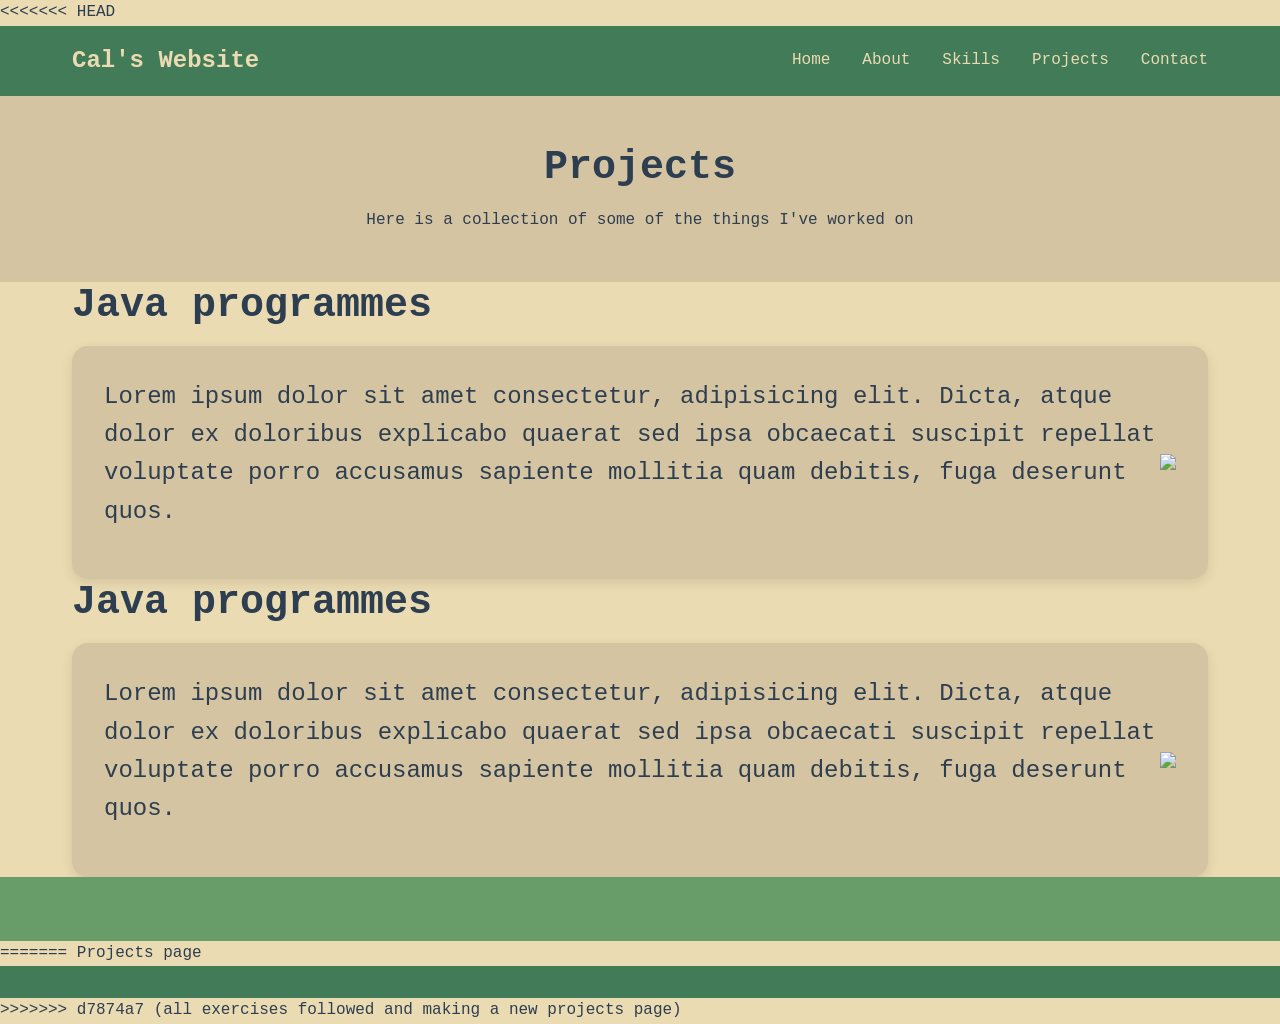
==== projects.html @ 36908b30 "all exercises followed and making a new projects page" ====
<!DOCTYPE html>
<html lang="en">
    <head>
        <meta charset="UTF-8">

        <meta name="viewport" content="width=device-width, initial-scale=1.0">

        <meta name="description" content="Things im working on or that im interested in.">
        
<<<<<<< HEAD
        <title>Projects page</title>

        <link rel="stylesheet" href="styles.css">

        <link rel="icon" type="image/x-icon" href="images/favicon.png">
        
    </head>

    <body>
        <a href="#main" class="skip-link">Skip to main content</a>
        <header>
            <div class="container header-content">
                <a href="index.html" class="logo">Cal's Website</a>
                <nav class="main-nav" aria-label="Main">
                    <ul>
                        <li><a href="index.html">Home</a></li>
                        <li><a href="about.html">About</a></li>
                        <li><a href="index.html#skills">Skills</a></li>
                        <li><a href="about.html">Projects</a></li>
                        <li><a href="index.html#contact">Contact</a></li>
                    </ul>
                </nav>
            </div>
        </header>

        <main>
            <section class="section page-header">
                <div class="container">
                    <h1>Projects</h1>
                    <p>Here is a collection of some of the things I've worked on</p>
                </div>
            </section>

            <section class="container about-preview spacer">
                <h1>Java programmes</h1>
                <div class="card header-content">
                    <p>Lorem ipsum dolor sit amet consectetur, adipisicing elit. Dicta, atque dolor ex doloribus explicabo quaerat sed ipsa obcaecati suscipit repellat voluptate porro accusamus sapiente mollitia quam debitis, fuga deserunt quos.</p>
                    <img src="images/Java-Icon.png">
                </div>
            </section>
            
            <section class="container about-preview spacer">
                <h1>Java programmes</h1>
                <div class="card header-content">
                    <p>Lorem ipsum dolor sit amet consectetur, adipisicing elit. Dicta, atque dolor ex doloribus explicabo quaerat sed ipsa obcaecati suscipit repellat voluptate porro accusamus sapiente mollitia quam debitis, fuga deserunt quos.</p>
                    <img src="images/Java-Icon.png">
                </div>
            </section>
            
        
        </main>


        <footer>

        </footer>
    </body>




=======
        <head>Projects page</head>

        <link rel="stylesheet" href="styles.css">

        <link rel="icon" type="image/x-icon" href="favicon.png">
        
    </head>

    <header>
        <div>
            <span>
                
            </span>
        </div>
    </header>
>>>>>>> d7874a7 (all exercises followed and making a new projects page)
</html>
---- styles.css ----
/*
================================================================================
styles.css — The Stylesheet
================================================================================

This file controls how your HTML looks. Both index.html and about.html link
to this same file, which is why they share the same styling.

The file is organized into sections. Use the table of contents below to find
specific areas, or just scroll through to explore.

Table of Contents:
1. CSS Variables
2. Reset & Base Styles
3. Typography
4. Layout & Container
5. Header & Navigation
6. Hero Section
7. Sections & Cards
8. Buttons
9. About Page
10. Footer
11. Images
12. Utilities
13. Responsive Styles (Media Queries)

================================================================================
*/


/*
================================================================================
1. CSS VARIABLES
================================================================================

Variables let you define values once and reuse them throughout. They're defined
with -- prefix and used with var(). Changing a variable here changes it
everywhere it's used.

→ Exercise 13: Try changing these colors and watch what happens
*/

/*testing git push for stylesheet because it didnt work the first time?*/

:root {
    /* Colors */
    --primary-color: #689d6a;
    --secondary-color: #427b58;
    --accent-color: #427b58;
    --text-dark: #2c3e50;
    --text-light: #5f6f73;
    /*
    The accent and light-text colors are chosen so that text stays readable:
    white on the accent color, and light text on the light background, both
    pass the 4.5 to 1 contrast ratio that accessibility guidelines ask for.
    If you change them, a contrast checker will tell you whether they still pass.
    */
    --white: #ebdbb2;
    --light-gray: #d5c4a1;

    /* Spacing - rem units scale with user's font size preferences */
    --spacing-xs: 0.5rem;
    --spacing-sm: 1rem;
    --spacing-md: 2rem;
    --spacing-lg: 3rem;
    --spacing-xl: 4rem;

    /* Typography */
    --font-main: 'Courier New', Tahoma, Geneva, Verdana, sans-serif;

    /* Animation */
    --transition-fast: 0.2s ease;
    --transition-normal: 0.3s ease;

    /* Border radius */
    --radius-sm: 4px;
    --radius-md: 8px;
    --radius-lg: 16px;

    /* Shadows */
    --shadow-sm: 0 2px 4px rgba(0, 0, 0, 0.1);
    --shadow-md: 0 4px 12px rgba(0, 0, 0, 0.1);
    --shadow-lg: 0 8px 25px rgba(0, 0, 0, 0.15);
}


/*
================================================================================
2. RESET & BASE STYLES
================================================================================

Browsers have default styles that vary. These rules create a consistent
starting point.
*/

* {
    margin: 0;
    padding: 0;
    box-sizing: border-box;
    /*
    box-sizing: border-box makes width include padding and border.
    Without this, a 200px wide element with 20px padding would actually
    be 240px wide. With border-box, it stays 200px and the content shrinks.
    */
}

html {
    scroll-behavior: smooth;
    /*
    Makes anchor links (#section) scroll smoothly instead of jumping.
    → Exercise 12: Click a navigation link to see this in action
    */
}

body {
    font-family: var(--font-main);
    line-height: 1.6;
    color: var(--text-dark);
    background-color: var(--white);
    min-height: 100vh;
    display: flex;
    flex-direction: column;
    /*
    Flexbox on body with column direction helps position the footer.
    → Exercise 21: See how margin-top: auto on footer uses this
    */
}


/*
================================================================================
3. TYPOGRAPHY
================================================================================
*/

h1, h2, h3, h4, h5, h6 {
    font-weight: 700;
    line-height: 1.2;
    margin-bottom: var(--spacing-sm);
}

h1 { font-size: 2.5rem; }
h2 { font-size: 2rem; }
h3 { font-size: 1.5rem; }

p {
    margin-bottom: var(--spacing-sm);
}

p:last-child {
    margin-bottom: 0;
    /* Removes bottom margin from the last paragraph in a container */
}

strong { font-weight: 700; }
em { font-style: italic; }

a {
    color: var(--accent-color);
    text-decoration: none;
    transition: color var(--transition-fast);
}

a:hover {
    color: var(--primary-color);
    text-decoration: underline;
}

a:focus {
    outline: 2px solid var(--accent-color);
    outline-offset: 2px;
    /*
    Focus styles are essential for keyboard navigation.
    → Exercise 23: Press Tab to move through links and see this outline
    */
}

/*
The skip link is the first link on every page. It is hidden until a keyboard
user presses Tab, then it appears at the top left. Following it jumps past
the navigation to the main content. Screen readers still announce it while it
is hidden, because clip hides it visually without removing it from the page.
→ Exercise 23: Press Tab once on a freshly loaded page to see it
*/
.skip-link {
    position: absolute;
    left: 0;
    top: 0;
    width: 1px;
    height: 1px;
    overflow: hidden;
    clip: rect(0 0 0 0);
    white-space: nowrap;
}

.skip-link:focus {
    width: auto;
    height: auto;
    clip: auto;
    padding: var(--spacing-xs) var(--spacing-sm);
    background-color: var(--white);
    color: var(--primary-color);
    outline: 2px solid var(--accent-color);
    z-index: 1000;
}


/*
================================================================================
4. LAYOUT & CONTAINER
================================================================================
*/

.container {
    width: 100%;
    max-width: 1200px;
    margin: 0 auto;
    padding: 0 var(--spacing-md);
    /*
    max-width prevents content from stretching too wide on large screens.
    margin: 0 auto centers the container (auto left/right margins split
    available space evenly).
    
    → Exercise 19: Try changing max-width or removing margin: 0 auto
    */
}


/*
================================================================================
5. HEADER & NAVIGATION
================================================================================

→ Exercise 20: Explore position: sticky here
*/

header {
    background-color: var(--accent-color);
    color: var(--white);
    padding: var(--spacing-sm) 0;
    position: sticky;
    top: 0;
    z-index: 100;
    /*
    position: sticky + top: 0 makes the header stick to the top when you scroll.
    z-index ensures it appears above other content.
    
    Try changing sticky to fixed or relative and scroll your page.
    */
}

.header-content {
    display: flex;
    justify-content: space-between;
    align-items: center;
    /*
    Flexbox places logo on left, nav on right.
    justify-content: space-between pushes them to opposite ends.
    */
}

.logo {
    font-size: 1.5rem;
    font-weight: 700;
    color: var(--white);
    text-decoration: none;
}

.logo:hover {
    color: var(--light-gray);
    text-decoration: none;
}

.main-nav ul {
    display: flex;
    list-style: none;
    gap: var(--spacing-md);
    /* gap creates space between flex items */
}

.main-nav a {
    color: var(--white);
    text-decoration: none;
    padding: var(--spacing-xs) 0;
}

.main-nav a:hover,
.main-nav a.active {
    text-decoration: underline;
    text-underline-offset: 4px;
}

.main-nav a:focus {
    outline: 2px solid var(--white);
    outline-offset: 2px;
}


/*
================================================================================
6. HERO SECTION
================================================================================

→ Exercise 14: Try changing the background to a gradient
→ Exercise 17: Experiment with text-align
*/

.hero {
    background: linear-gradient(135deg, var(--primary-color), var(--accent-color));
   
    color: var(--white);
    text-align: center;
    padding: var(--spacing-xl) 0;
}

.hero h1 {
    margin-bottom: var(--spacing-md);
}

.hero-text {
    font-size: 1.25rem;
    max-width: 600px;
    margin: 0 auto var(--spacing-md);
    opacity: 0.9;
}


/*
================================================================================
7. SECTIONS & CARDS
================================================================================

→ Exercise 15: Explore padding here
→ Exercise 16: Experiment with border-radius and borders
→ Exercise 18: Try adding section-specific styles
→ Exercise 22: Add hover effects
*/

.section {
    padding: var(--spacing-xl) 0;
}

.page-header {
    background-color: var(--light-gray);
    text-align: center;
    padding: var(--spacing-lg) 0;
}

.page-subtitle {
    color: var(--text-light);
    font-size: 1.125rem;
}

.card {
    font-size: 1.5rem;
    background-color: var(--light-gray);
    padding: var(--spacing-md);
    border-radius: var(--radius-lg);
    box-shadow: var(--shadow-md);
    transition: transform var(--transition-fast), box-shadow var(--transition-fast);
    /*
    The transition property here makes hover animations smooth.
    → Exercise 22: Add the .card:hover rule below
    */
}

/* → Exercise 22: Uncomment to add hover effects*/
.card:hover {
    transform: translateY(-5px);
    box-shadow: var(--shadow-lg);
}


/* → Exercise 18: Uncomment to style the skills section differently */
.skills-section {
    background-color: var(--light-gray);
}
/*
.skills-section .card {
    border-left: 4px solid var(--accent-color);
}
*/

/* Contact section styling (for Exercise 11) */
.contact-section {
    background-color: var(--primary-color);
    color: var(--white);
    text-align: center;
}

.contact-section h2 {
    color: var(--white);
}

.contact-section .btn {
    background-color: var(--white);
    color: var(--primary-color);
    border-color: var(--white);
}

.contact-section .btn:hover {
    background-color: var(--light-gray);
    border-color: var(--light-gray);
}


/*
================================================================================
8. BUTTONS
================================================================================
*/

.btn {
    display: inline-block;
    padding: var(--spacing-sm) var(--spacing-md);
    background-color: transparent;
    color: var(--accent-color);
    border: 2px solid var(--accent-color);
    border-radius: var(--radius-md);
    text-decoration: none;
    font-weight: 600;
    cursor: pointer;
    transition: all var(--transition-fast);
}

.btn:hover {
    background-color: var(--accent-color);
    color: var(--white);
    text-decoration: none;
}

.btn:focus {
    outline: 2px solid var(--primary-color);
    outline-offset: 2px;
}

.btn-primary {
    background-color: var(--accent-color);
    color: var(--white);
}

.btn-primary:hover {
    background-color: var(--primary-color);
    border-color: var(--primary-color);
}

.cta-buttons {
    display: flex;
    gap: var(--spacing-sm);
    justify-content: center;
    flex-wrap: wrap;
}


/*
================================================================================
9. ABOUT PAGE
================================================================================
*/

.about-content {
    max-width: 800px;
    margin: 0 auto;
    /* Narrower width for readability */
}

.about-content h2 {
    margin-top: var(--spacing-lg);
}

.about-content h2:first-child {
    margin-top: 0;
}

.skills-list {
    list-style-position: inside;
    padding-left: var(--spacing-sm);
}

.skills-list li {
    padding: var(--spacing-xs) 0;
}


/*
================================================================================
10. FOOTER
================================================================================

→ Exercise 21: Notice margin-top: auto and how it works with flexbox on body
*/

footer {
    background-color: var(--primary-color);
    color: var(--white);
    padding: var(--spacing-md) 0;
    text-align: center;
    margin-top: auto;
    /*
    margin-top: auto pushes the footer to the bottom because body is
    display: flex with flex-direction: column. The auto margin takes up
    all available space above the footer.
    */
}

footer p {
    font-size: 0.9rem;
    opacity: 0.9;
}


/*
================================================================================
11. IMAGES
================================================================================

→ Exercise 9: Add an image and use these styles
*/

.profile-image {
    margin: var(--spacing-md) auto;
    max-width: 400px;
}

.profile-image img {
    width: 100%;
    height: auto;
    border-radius: var(--radius-md);
    /*
    width: 100% + height: auto keeps the image's aspect ratio.
    The image scales to fit its container without distorting.
    */
}

.profile-image figcaption {
    text-align: center;
    font-size: 0.9rem;
    color: var(--text-light);
    margin-top: var(--spacing-xs);
}


/*
================================================================================
12. UTILITIES
================================================================================

Small helper classes for common needs.
*/

.text-center { text-align: center; }
.text-light { color: var(--text-light); }


/*
================================================================================
13. RESPONSIVE STYLES (MEDIA QUERIES)
================================================================================

Media queries apply styles only when certain conditions are met.
These rules take effect when the screen is 768px or narrower.

→ Exercise 24: Add more breakpoints or modify these
*/

@media (max-width: 768px) {
    .header-content {
        flex-direction: column;
        gap: var(--spacing-sm);
        /* Stack logo and nav vertically on smaller screens */
    }

    .main-nav ul {
        flex-wrap: wrap;
        justify-content: center;
    }

    .hero {
        padding: var(--spacing-lg) 0;
    }

    h1 { font-size: 2rem; }
    h2 { font-size: 1.5rem; }
}

/* → Exercise 24: Try adding this smaller breakpoint
@media (max-width: 480px) {
    .hero h1 {
        font-size: 1.75rem;
    }
    
    .container {
        padding: 0 1rem;
    }
    
    .card {
        padding: 1rem;
    }
}
*/


/*
================================================================================
END OF STYLESHEET
================================================================================

As you work through the exercises, you'll encounter most of these rules.
The comments point to relevant exercises, but feel free to experiment with
anything that catches your interest.

If something breaks, that's useful information—you've learned what that
rule does. You can always undo changes or start fresh.
*/
---- styles.css ----
/*
================================================================================
styles.css — The Stylesheet
================================================================================

This file controls how your HTML looks. Both index.html and about.html link
to this same file, which is why they share the same styling.

The file is organized into sections. Use the table of contents below to find
specific areas, or just scroll through to explore.

Table of Contents:
1. CSS Variables
2. Reset & Base Styles
3. Typography
4. Layout & Container
5. Header & Navigation
6. Hero Section
7. Sections & Cards
8. Buttons
9. About Page
10. Footer
11. Images
12. Utilities
13. Responsive Styles (Media Queries)

================================================================================
*/


/*
================================================================================
1. CSS VARIABLES
================================================================================

Variables let you define values once and reuse them throughout. They're defined
with -- prefix and used with var(). Changing a variable here changes it
everywhere it's used.

→ Exercise 13: Try changing these colors and watch what happens
*/

/*testing git push for stylesheet because it didnt work the first time?*/

:root {
    /* Colors */
    --primary-color: #689d6a;
    --secondary-color: #427b58;
    --accent-color: #427b58;
    --text-dark: #2c3e50;
    --text-light: #5f6f73;
    /*
    The accent and light-text colors are chosen so that text stays readable:
    white on the accent color, and light text on the light background, both
    pass the 4.5 to 1 contrast ratio that accessibility guidelines ask for.
    If you change them, a contrast checker will tell you whether they still pass.
    */
    --white: #ebdbb2;
    --light-gray: #d5c4a1;

    /* Spacing - rem units scale with user's font size preferences */
    --spacing-xs: 0.5rem;
    --spacing-sm: 1rem;
    --spacing-md: 2rem;
    --spacing-lg: 3rem;
    --spacing-xl: 4rem;

    /* Typography */
    --font-main: 'Courier New', Tahoma, Geneva, Verdana, sans-serif;

    /* Animation */
    --transition-fast: 0.2s ease;
    --transition-normal: 0.3s ease;

    /* Border radius */
    --radius-sm: 4px;
    --radius-md: 8px;
    --radius-lg: 16px;

    /* Shadows */
    --shadow-sm: 0 2px 4px rgba(0, 0, 0, 0.1);
    --shadow-md: 0 4px 12px rgba(0, 0, 0, 0.1);
    --shadow-lg: 0 8px 25px rgba(0, 0, 0, 0.15);
}


/*
================================================================================
2. RESET & BASE STYLES
================================================================================

Browsers have default styles that vary. These rules create a consistent
starting point.
*/

* {
    margin: 0;
    padding: 0;
    box-sizing: border-box;
    /*
    box-sizing: border-box makes width include padding and border.
    Without this, a 200px wide element with 20px padding would actually
    be 240px wide. With border-box, it stays 200px and the content shrinks.
    */
}

html {
    scroll-behavior: smooth;
    /*
    Makes anchor links (#section) scroll smoothly instead of jumping.
    → Exercise 12: Click a navigation link to see this in action
    */
}

body {
    font-family: var(--font-main);
    line-height: 1.6;
    color: var(--text-dark);
    background-color: var(--white);
    min-height: 100vh;
    display: flex;
    flex-direction: column;
    /*
    Flexbox on body with column direction helps position the footer.
    → Exercise 21: See how margin-top: auto on footer uses this
    */
}


/*
================================================================================
3. TYPOGRAPHY
================================================================================
*/

h1, h2, h3, h4, h5, h6 {
    font-weight: 700;
    line-height: 1.2;
    margin-bottom: var(--spacing-sm);
}

h1 { font-size: 2.5rem; }
h2 { font-size: 2rem; }
h3 { font-size: 1.5rem; }

p {
    margin-bottom: var(--spacing-sm);
}

p:last-child {
    margin-bottom: 0;
    /* Removes bottom margin from the last paragraph in a container */
}

strong { font-weight: 700; }
em { font-style: italic; }

a {
    color: var(--accent-color);
    text-decoration: none;
    transition: color var(--transition-fast);
}

a:hover {
    color: var(--primary-color);
    text-decoration: underline;
}

a:focus {
    outline: 2px solid var(--accent-color);
    outline-offset: 2px;
    /*
    Focus styles are essential for keyboard navigation.
    → Exercise 23: Press Tab to move through links and see this outline
    */
}

/*
The skip link is the first link on every page. It is hidden until a keyboard
user presses Tab, then it appears at the top left. Following it jumps past
the navigation to the main content. Screen readers still announce it while it
is hidden, because clip hides it visually without removing it from the page.
→ Exercise 23: Press Tab once on a freshly loaded page to see it
*/
.skip-link {
    position: absolute;
    left: 0;
    top: 0;
    width: 1px;
    height: 1px;
    overflow: hidden;
    clip: rect(0 0 0 0);
    white-space: nowrap;
}

.skip-link:focus {
    width: auto;
    height: auto;
    clip: auto;
    padding: var(--spacing-xs) var(--spacing-sm);
    background-color: var(--white);
    color: var(--primary-color);
    outline: 2px solid var(--accent-color);
    z-index: 1000;
}


/*
================================================================================
4. LAYOUT & CONTAINER
================================================================================
*/

.container {
    width: 100%;
    max-width: 1200px;
    margin: 0 auto;
    padding: 0 var(--spacing-md);
    /*
    max-width prevents content from stretching too wide on large screens.
    margin: 0 auto centers the container (auto left/right margins split
    available space evenly).
    
    → Exercise 19: Try changing max-width or removing margin: 0 auto
    */
}


/*
================================================================================
5. HEADER & NAVIGATION
================================================================================

→ Exercise 20: Explore position: sticky here
*/

header {
    background-color: var(--accent-color);
    color: var(--white);
    padding: var(--spacing-sm) 0;
    position: sticky;
    top: 0;
    z-index: 100;
    /*
    position: sticky + top: 0 makes the header stick to the top when you scroll.
    z-index ensures it appears above other content.
    
    Try changing sticky to fixed or relative and scroll your page.
    */
}

.header-content {
    display: flex;
    justify-content: space-between;
    align-items: center;
    /*
    Flexbox places logo on left, nav on right.
    justify-content: space-between pushes them to opposite ends.
    */
}

.logo {
    font-size: 1.5rem;
    font-weight: 700;
    color: var(--white);
    text-decoration: none;
}

.logo:hover {
    color: var(--light-gray);
    text-decoration: none;
}

.main-nav ul {
    display: flex;
    list-style: none;
    gap: var(--spacing-md);
    /* gap creates space between flex items */
}

.main-nav a {
    color: var(--white);
    text-decoration: none;
    padding: var(--spacing-xs) 0;
}

.main-nav a:hover,
.main-nav a.active {
    text-decoration: underline;
    text-underline-offset: 4px;
}

.main-nav a:focus {
    outline: 2px solid var(--white);
    outline-offset: 2px;
}


/*
================================================================================
6. HERO SECTION
================================================================================

→ Exercise 14: Try changing the background to a gradient
→ Exercise 17: Experiment with text-align
*/

.hero {
    background: linear-gradient(135deg, var(--primary-color), var(--accent-color));
   
    color: var(--white);
    text-align: center;
    padding: var(--spacing-xl) 0;
}

.hero h1 {
    margin-bottom: var(--spacing-md);
}

.hero-text {
    font-size: 1.25rem;
    max-width: 600px;
    margin: 0 auto var(--spacing-md);
    opacity: 0.9;
}


/*
================================================================================
7. SECTIONS & CARDS
================================================================================

→ Exercise 15: Explore padding here
→ Exercise 16: Experiment with border-radius and borders
→ Exercise 18: Try adding section-specific styles
→ Exercise 22: Add hover effects
*/

.section {
    padding: var(--spacing-xl) 0;
}

.page-header {
    background-color: var(--light-gray);
    text-align: center;
    padding: var(--spacing-lg) 0;
}

.page-subtitle {
    color: var(--text-light);
    font-size: 1.125rem;
}

.card {
    font-size: 1.5rem;
    background-color: var(--light-gray);
    padding: var(--spacing-md);
    border-radius: var(--radius-lg);
    box-shadow: var(--shadow-md);
    transition: transform var(--transition-fast), box-shadow var(--transition-fast);
    /*
    The transition property here makes hover animations smooth.
    → Exercise 22: Add the .card:hover rule below
    */
}

/* → Exercise 22: Uncomment to add hover effects*/
.card:hover {
    transform: translateY(-5px);
    box-shadow: var(--shadow-lg);
}


/* → Exercise 18: Uncomment to style the skills section differently */
.skills-section {
    background-color: var(--light-gray);
}
/*
.skills-section .card {
    border-left: 4px solid var(--accent-color);
}
*/

/* Contact section styling (for Exercise 11) */
.contact-section {
    background-color: var(--primary-color);
    color: var(--white);
    text-align: center;
}

.contact-section h2 {
    color: var(--white);
}

.contact-section .btn {
    background-color: var(--white);
    color: var(--primary-color);
    border-color: var(--white);
}

.contact-section .btn:hover {
    background-color: var(--light-gray);
    border-color: var(--light-gray);
}


/*
================================================================================
8. BUTTONS
================================================================================
*/

.btn {
    display: inline-block;
    padding: var(--spacing-sm) var(--spacing-md);
    background-color: transparent;
    color: var(--accent-color);
    border: 2px solid var(--accent-color);
    border-radius: var(--radius-md);
    text-decoration: none;
    font-weight: 600;
    cursor: pointer;
    transition: all var(--transition-fast);
}

.btn:hover {
    background-color: var(--accent-color);
    color: var(--white);
    text-decoration: none;
}

.btn:focus {
    outline: 2px solid var(--primary-color);
    outline-offset: 2px;
}

.btn-primary {
    background-color: var(--accent-color);
    color: var(--white);
}

.btn-primary:hover {
    background-color: var(--primary-color);
    border-color: var(--primary-color);
}

.cta-buttons {
    display: flex;
    gap: var(--spacing-sm);
    justify-content: center;
    flex-wrap: wrap;
}


/*
================================================================================
9. ABOUT PAGE
================================================================================
*/

.about-content {
    max-width: 800px;
    margin: 0 auto;
    /* Narrower width for readability */
}

.about-content h2 {
    margin-top: var(--spacing-lg);
}

.about-content h2:first-child {
    margin-top: 0;
}

.skills-list {
    list-style-position: inside;
    padding-left: var(--spacing-sm);
}

.skills-list li {
    padding: var(--spacing-xs) 0;
}


/*
================================================================================
10. FOOTER
================================================================================

→ Exercise 21: Notice margin-top: auto and how it works with flexbox on body
*/

footer {
    background-color: var(--primary-color);
    color: var(--white);
    padding: var(--spacing-md) 0;
    text-align: center;
    margin-top: auto;
    /*
    margin-top: auto pushes the footer to the bottom because body is
    display: flex with flex-direction: column. The auto margin takes up
    all available space above the footer.
    */
}

footer p {
    font-size: 0.9rem;
    opacity: 0.9;
}


/*
================================================================================
11. IMAGES
================================================================================

→ Exercise 9: Add an image and use these styles
*/

.profile-image {
    margin: var(--spacing-md) auto;
    max-width: 400px;
}

.profile-image img {
    width: 100%;
    height: auto;
    border-radius: var(--radius-md);
    /*
    width: 100% + height: auto keeps the image's aspect ratio.
    The image scales to fit its container without distorting.
    */
}

.profile-image figcaption {
    text-align: center;
    font-size: 0.9rem;
    color: var(--text-light);
    margin-top: var(--spacing-xs);
}


/*
================================================================================
12. UTILITIES
================================================================================

Small helper classes for common needs.
*/

.text-center { text-align: center; }
.text-light { color: var(--text-light); }


/*
================================================================================
13. RESPONSIVE STYLES (MEDIA QUERIES)
================================================================================

Media queries apply styles only when certain conditions are met.
These rules take effect when the screen is 768px or narrower.

→ Exercise 24: Add more breakpoints or modify these
*/

@media (max-width: 768px) {
    .header-content {
        flex-direction: column;
        gap: var(--spacing-sm);
        /* Stack logo and nav vertically on smaller screens */
    }

    .main-nav ul {
        flex-wrap: wrap;
        justify-content: center;
    }

    .hero {
        padding: var(--spacing-lg) 0;
    }

    h1 { font-size: 2rem; }
    h2 { font-size: 1.5rem; }
}

/* → Exercise 24: Try adding this smaller breakpoint
@media (max-width: 480px) {
    .hero h1 {
        font-size: 1.75rem;
    }
    
    .container {
        padding: 0 1rem;
    }
    
    .card {
        padding: 1rem;
    }
}
*/


/*
================================================================================
END OF STYLESHEET
================================================================================

As you work through the exercises, you'll encounter most of these rules.
The comments point to relevant exercises, but feel free to experiment with
anything that catches your interest.

If something breaks, that's useful information—you've learned what that
rule does. You can always undo changes or start fresh.
*/
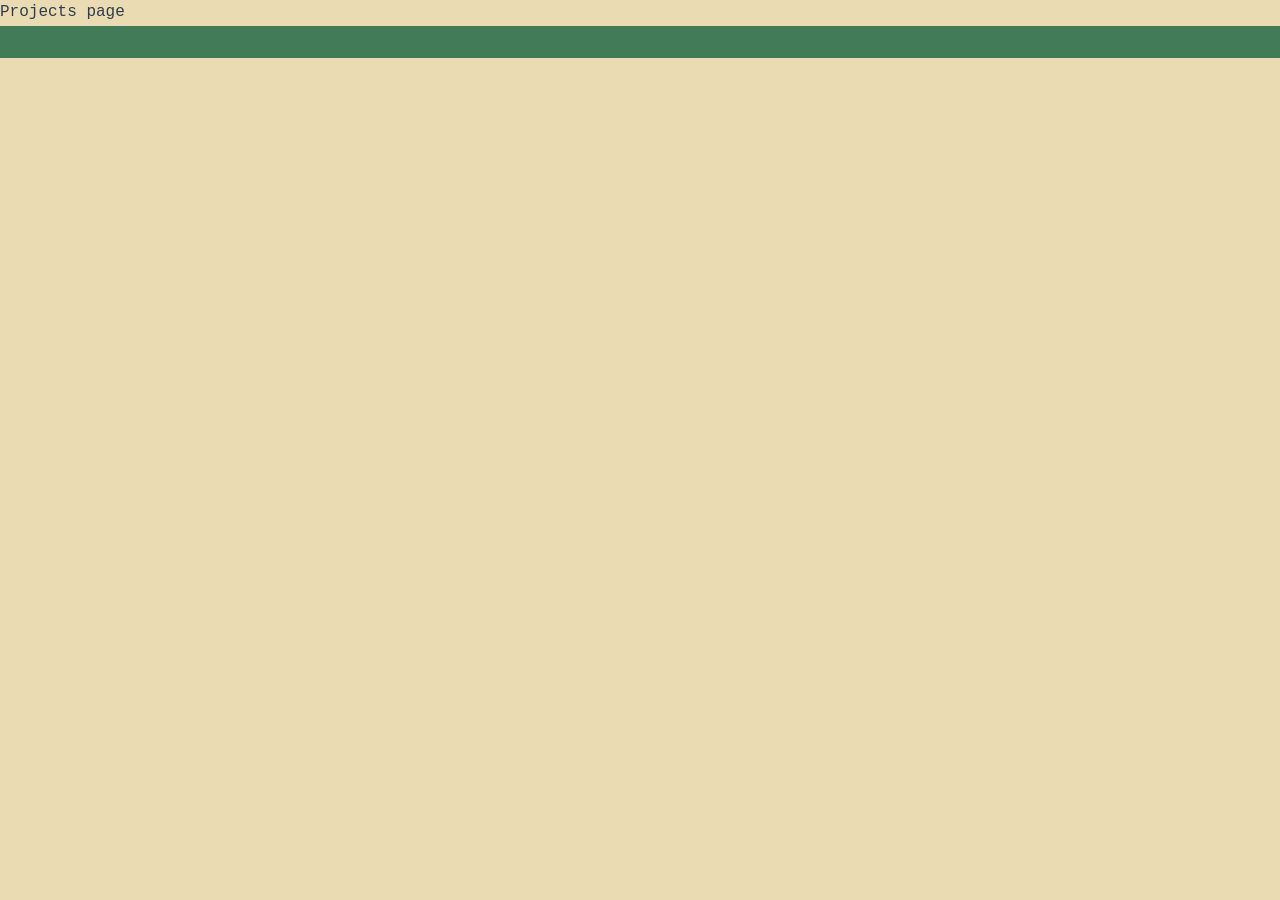
==== commit d7874a72: "all exercises followed and making a new projects page" ====
--- a/projects.html
+++ b/projects.html
@@ -7,69 +7,6 @@
 
         <meta name="description" content="Things im working on or that im interested in.">
         
-<<<<<<< HEAD
-        <title>Projects page</title>
-
-        <link rel="stylesheet" href="styles.css">
-
-        <link rel="icon" type="image/x-icon" href="images/favicon.png">
-        
-    </head>
-
-    <body>
-        <a href="#main" class="skip-link">Skip to main content</a>
-        <header>
-            <div class="container header-content">
-                <a href="index.html" class="logo">Cal's Website</a>
-                <nav class="main-nav" aria-label="Main">
-                    <ul>
-                        <li><a href="index.html">Home</a></li>
-                        <li><a href="about.html">About</a></li>
-                        <li><a href="index.html#skills">Skills</a></li>
-                        <li><a href="about.html">Projects</a></li>
-                        <li><a href="index.html#contact">Contact</a></li>
-                    </ul>
-                </nav>
-            </div>
-        </header>
-
-        <main>
-            <section class="section page-header">
-                <div class="container">
-                    <h1>Projects</h1>
-                    <p>Here is a collection of some of the things I've worked on</p>
-                </div>
-            </section>
-
-            <section class="container about-preview spacer">
-                <h1>Java programmes</h1>
-                <div class="card header-content">
-                    <p>Lorem ipsum dolor sit amet consectetur, adipisicing elit. Dicta, atque dolor ex doloribus explicabo quaerat sed ipsa obcaecati suscipit repellat voluptate porro accusamus sapiente mollitia quam debitis, fuga deserunt quos.</p>
-                    <img src="images/Java-Icon.png">
-                </div>
-            </section>
-            
-            <section class="container about-preview spacer">
-                <h1>Java programmes</h1>
-                <div class="card header-content">
-                    <p>Lorem ipsum dolor sit amet consectetur, adipisicing elit. Dicta, atque dolor ex doloribus explicabo quaerat sed ipsa obcaecati suscipit repellat voluptate porro accusamus sapiente mollitia quam debitis, fuga deserunt quos.</p>
-                    <img src="images/Java-Icon.png">
-                </div>
-            </section>
-            
-        
-        </main>
-
-
-        <footer>
-
-        </footer>
-    </body>
-
-
-
-
-=======
         <head>Projects page</head>
 
         <link rel="stylesheet" href="styles.css">
@@ -85,5 +22,4 @@
             </span>
         </div>
     </header>
->>>>>>> d7874a7 (all exercises followed and making a new projects page)
 </html>
--- a/styles.css
+++ b/styles.css
@@ -213,7 +213,7 @@
 
 .container {
     width: 100%;
-    max-width: 1200px;
+    max-width: 1400px;
     margin: 0 auto;
     padding: 0 var(--spacing-md);
     /*
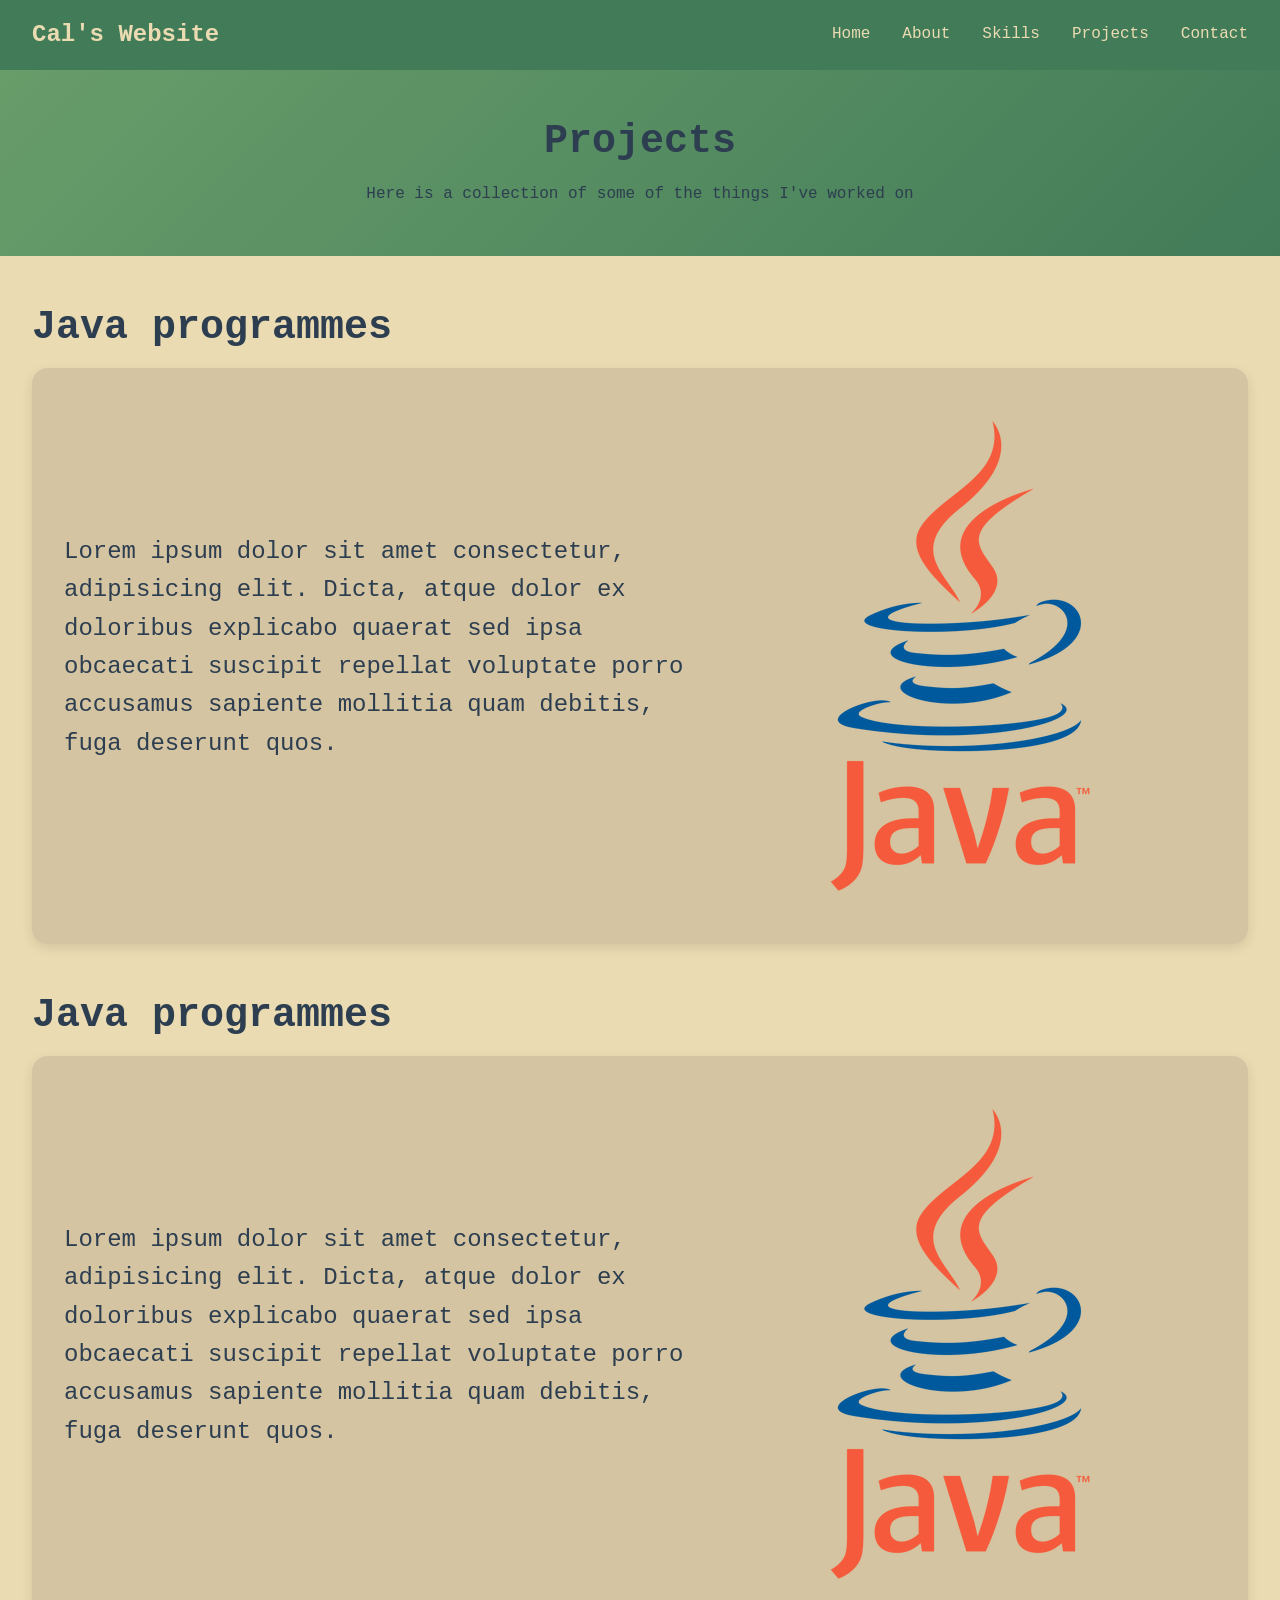
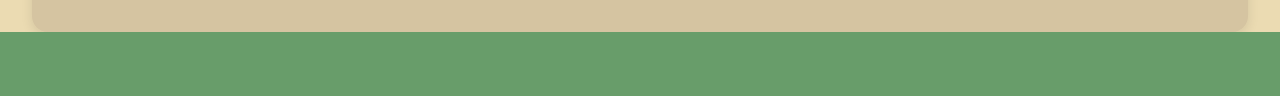
==== commit 3c7f3e40: "Continued work on projects page" ====
--- a/projects.html
+++ b/projects.html
@@ -7,19 +7,65 @@
 
         <meta name="description" content="Things im working on or that im interested in.">
         
-        <head>Projects page</head>
+        <title>Projects page</title>
 
         <link rel="stylesheet" href="styles.css">
 
-        <link rel="icon" type="image/x-icon" href="favicon.png">
+        <link rel="icon" type="image/x-icon" href="images/favicon.png">
         
     </head>
 
-    <header>
-        <div>
-            <span>
-                
-            </span>
-        </div>
-    </header>
+    <body>
+        <a href="#main" class="skip-link">Skip to main content</a>
+        <header>
+            <div class="container header-content">
+                <a href="index.html" class="logo">Cal's Website</a>
+                <nav class="main-nav" aria-label="Main">
+                    <ul>
+                        <li><a href="index.html">Home</a></li>
+                        <li><a href="about.html">About</a></li>
+                        <li><a href="index.html#skills">Skills</a></li>
+                        <li><a href="about.html">Projects</a></li>
+                        <li><a href="index.html#contact">Contact</a></li>
+                    </ul>
+                </nav>
+            </div>
+        </header>
+
+        <main>
+            <section class="section page-header">
+                <div class="container">
+                    <h1>Projects</h1>
+                    <p>Here is a collection of some of the things I've worked on</p>
+                </div>
+            </section>
+
+            <section class="container about-preview spacer">
+                <h1>Java programmes</h1>
+                <div class="card header-content">
+                    <p>Lorem ipsum dolor sit amet consectetur, adipisicing elit. Dicta, atque dolor ex doloribus explicabo quaerat sed ipsa obcaecati suscipit repellat voluptate porro accusamus sapiente mollitia quam debitis, fuga deserunt quos.</p>
+                    <img src="images/Java-Icon.png">
+                </div>
+            </section>
+            
+            <section class="container about-preview spacer">
+                <h1>Java programmes</h1>
+                <div class="card header-content">
+                    <p>Lorem ipsum dolor sit amet consectetur, adipisicing elit. Dicta, atque dolor ex doloribus explicabo quaerat sed ipsa obcaecati suscipit repellat voluptate porro accusamus sapiente mollitia quam debitis, fuga deserunt quos.</p>
+                    <img src="images/Java-Icon.png">
+                </div>
+            </section>
+            
+        
+        </main>
+
+
+        <footer>
+
+        </footer>
+    </body>
+
+
+
+
 </html>
--- a/styles.css
+++ b/styles.css
@@ -40,8 +40,6 @@
 → Exercise 13: Try changing these colors and watch what happens
 */
 
-/*testing git push for stylesheet because it didnt work the first time?*/
-
 :root {
     /* Colors */
     --primary-color: #689d6a;
@@ -225,6 +223,9 @@
     */
 }
 
+.spacer {
+    padding-top: var(--spacing-lg);
+}
 
 /*
 ================================================================================
@@ -258,6 +259,7 @@
     justify-content: space-between pushes them to opposite ends.
     */
 }
+
 
 .logo {
     font-size: 1.5rem;
@@ -341,7 +343,7 @@
 }
 
 .page-header {
-    background-color: var(--light-gray);
+    background: linear-gradient(135deg, var(--primary-color), var(--accent-color));
     text-align: center;
     padding: var(--spacing-lg) 0;
 }
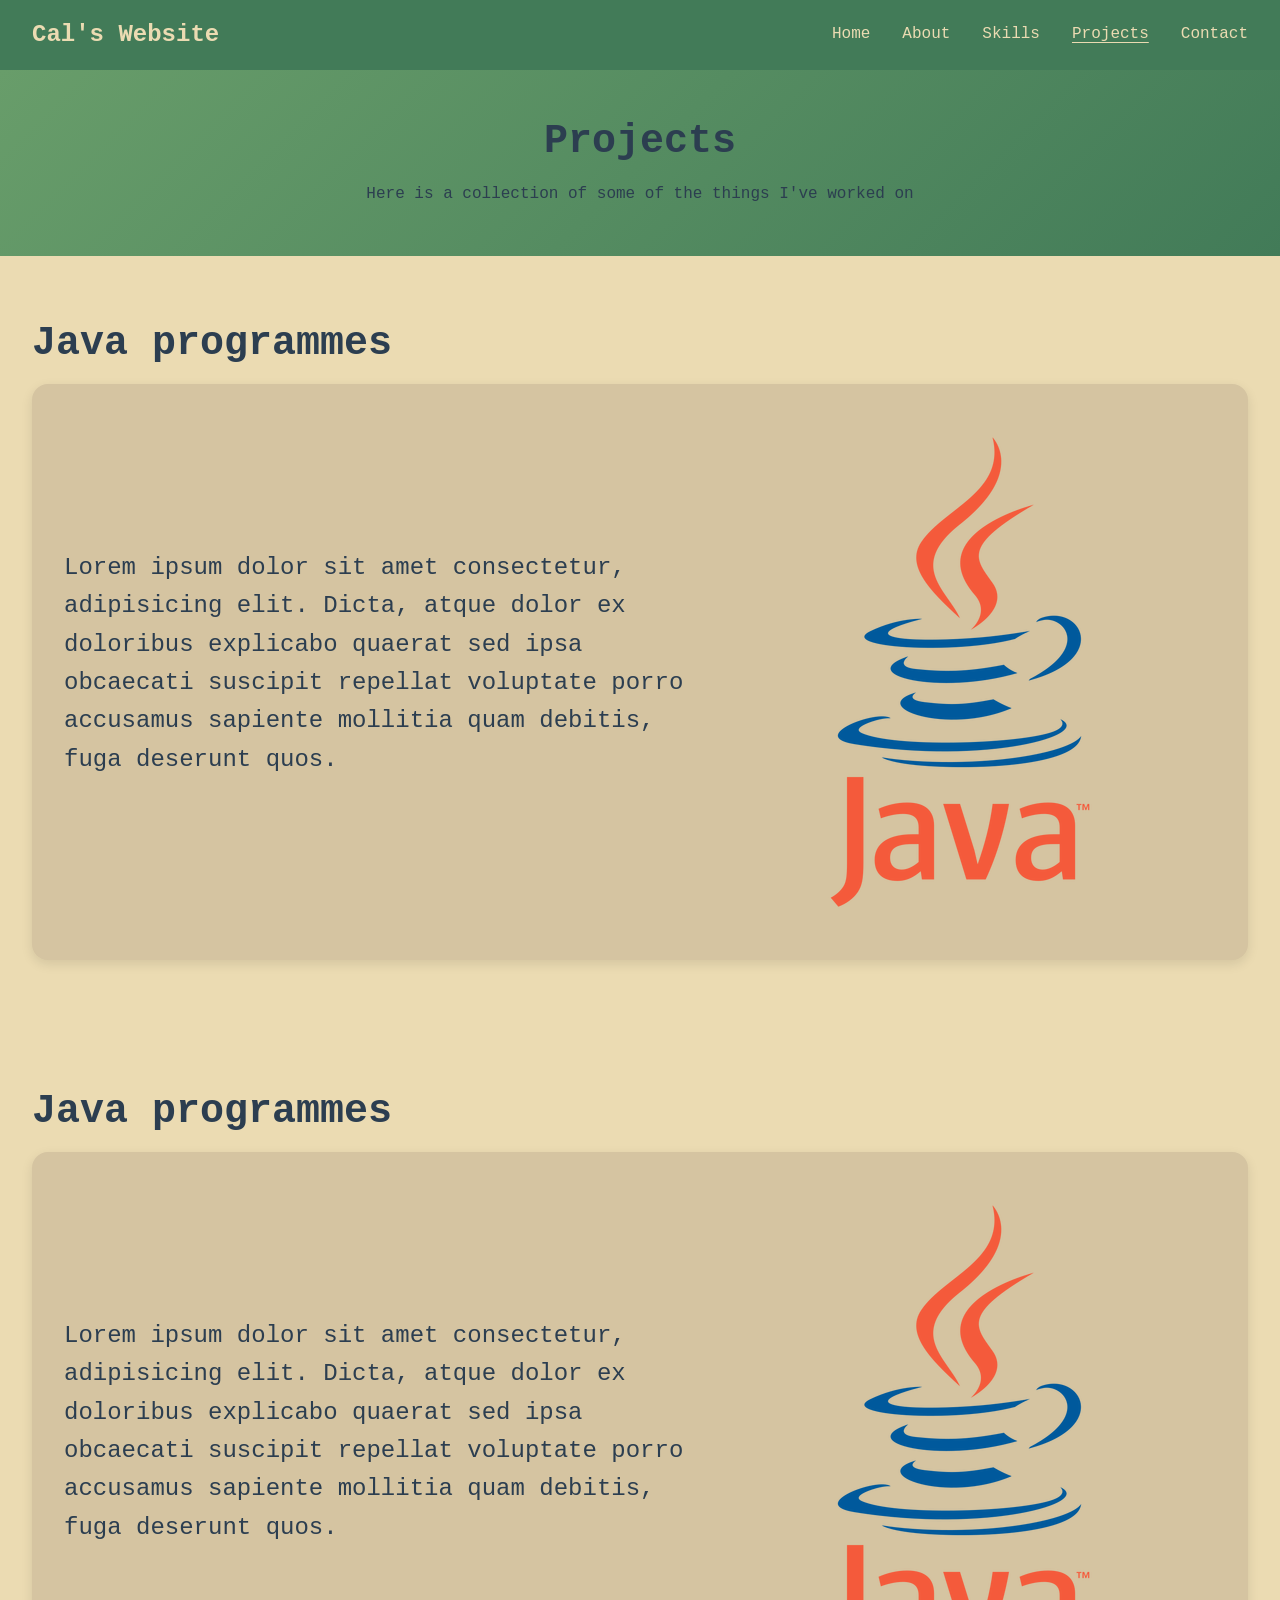
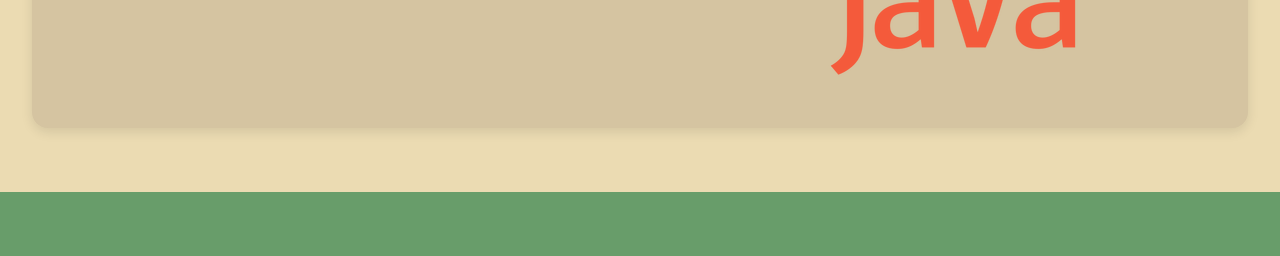
==== commit 8c4cd935: "i actually just dont know what im committing here im too lazy to check" ====
--- a/projects.html
+++ b/projects.html
@@ -24,8 +24,8 @@
                     <ul>
                         <li><a href="index.html">Home</a></li>
                         <li><a href="about.html">About</a></li>
-                        <li><a href="index.html#skills">Skills</a></li>
-                        <li><a href="about.html">Projects</a></li>
+                        <li><a href="index.html#skills" >Skills</a></li>
+                        <li><a href="projects.html" class="active">Projects</a></li>
                         <li><a href="index.html#contact">Contact</a></li>
                     </ul>
                 </nav>
@@ -40,32 +40,31 @@
                 </div>
             </section>
 
-            <section class="container about-preview spacer">
-                <h1>Java programmes</h1>
-                <div class="card header-content">
-                    <p>Lorem ipsum dolor sit amet consectetur, adipisicing elit. Dicta, atque dolor ex doloribus explicabo quaerat sed ipsa obcaecati suscipit repellat voluptate porro accusamus sapiente mollitia quam debitis, fuga deserunt quos.</p>
-                    <img src="images/Java-Icon.png">
+            <section class="section about-preview spacer">
+                <div class="container">
+                    <h1>Java programmes</h1>
+                    <div class="card header-content">
+                        <p>Lorem ipsum dolor sit amet consectetur, adipisicing elit. Dicta, atque dolor ex doloribus explicabo quaerat sed ipsa obcaecati suscipit repellat voluptate porro accusamus sapiente mollitia quam debitis, fuga deserunt quos.</p>
+                        <img src="images/Java-Icon.png" alt="image of java logo">
+                    </div>
                 </div>
             </section>
             
-            <section class="container about-preview spacer">
-                <h1>Java programmes</h1>
-                <div class="card header-content">
-                    <p>Lorem ipsum dolor sit amet consectetur, adipisicing elit. Dicta, atque dolor ex doloribus explicabo quaerat sed ipsa obcaecati suscipit repellat voluptate porro accusamus sapiente mollitia quam debitis, fuga deserunt quos.</p>
-                    <img src="images/Java-Icon.png">
+            <section class="section about-preview spacer">
+                <div class="container">
+                    <h1>Java programmes</h1>
+                    <div class="card header-content">
+                        <p>Lorem ipsum dolor sit amet consectetur, adipisicing elit. Dicta, atque dolor ex doloribus explicabo quaerat sed ipsa obcaecati suscipit repellat voluptate porro accusamus sapiente mollitia quam debitis, fuga deserunt quos.</p>
+                        <img src="images/Java-Icon.png" alt="image of java logo">
+                    </div>
                 </div>
             </section>
-            
-        
         </main>
 
 
         <footer>
 
         </footer>
+
     </body>
-
-
-
-
 </html>
--- a/styles.css
+++ b/styles.css
@@ -372,6 +372,10 @@
     box-shadow: var(--shadow-lg);
 }
 
+.card:hover {
+    transform: scale(1.05)
+}
+
 
 /* → Exercise 18: Uncomment to style the skills section differently */
 .skills-section {
